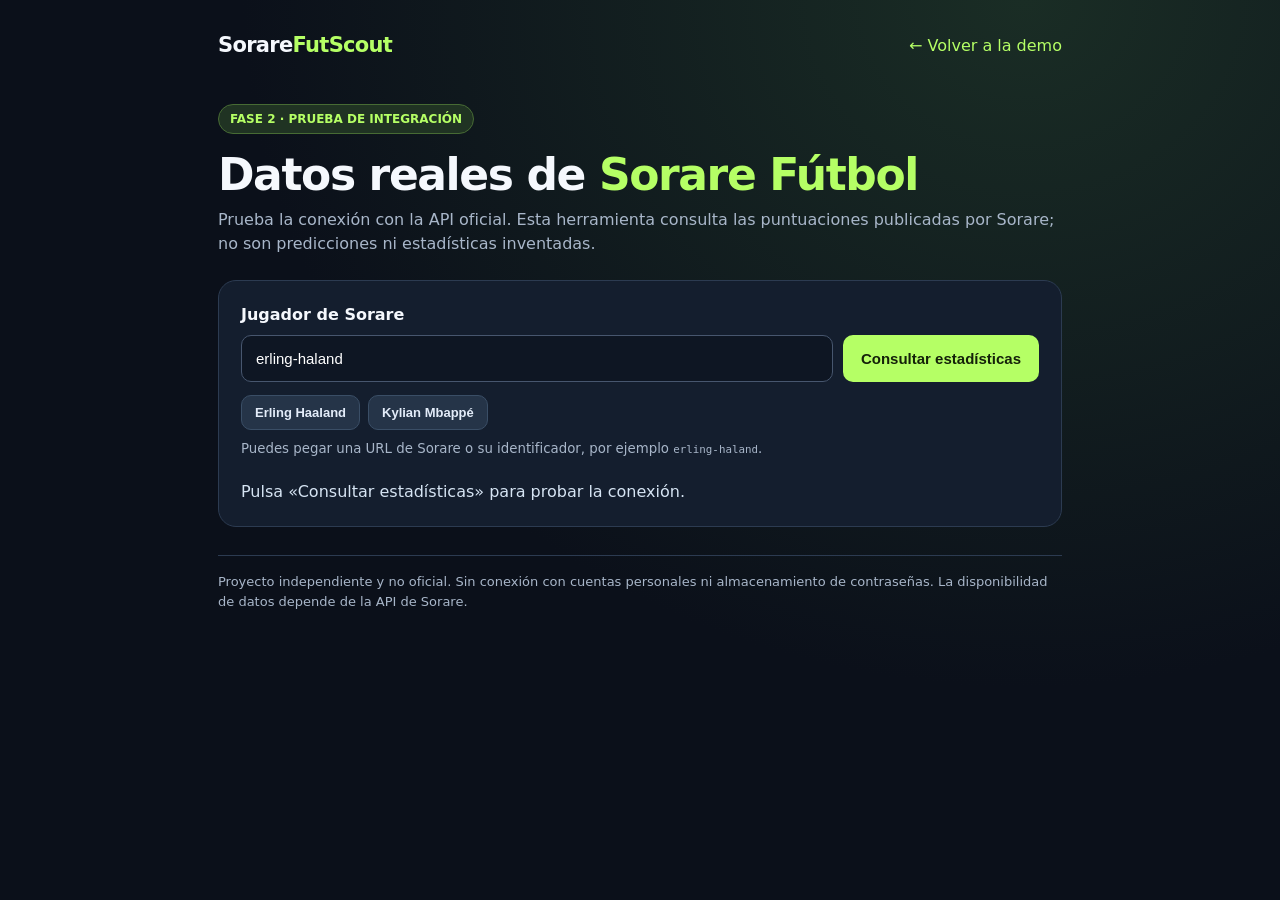
==== datos-reales.html @ 4ae27d55 "Fase 2: añadir vista beta de estadísticas auténticas de Sorare" ====
<!doctype html>
<html lang="es">
<head>
<meta charset="utf-8"><meta name="viewport" content="width=device-width,initial-scale=1">
<meta name="theme-color" content="#0b101a">
<title>SorareFutScout · Datos reales (beta)</title>
<style>
:root{color-scheme:dark;--bg:#0b101a;--card:#141e2e;--card2:#1a283b;--border:#2c3b51;--text:#f5f8fd;--muted:#a8b6c9;--accent:#b5ff65}
*{box-sizing:border-box}body{margin:0;background:radial-gradient(ellipse at 80% 0%,#1a2d25 0%,var(--bg) 54%);font-family:system-ui,-apple-system,Segoe UI,sans-serif;color:var(--text);min-height:100vh;line-height:1.5}
main{max-width:880px;margin:auto;padding:30px 18px 80px}
nav{display:flex;align-items:center;justify-content:space-between;gap:16px;margin-bottom:42px}
.logo{font-size:21px;font-weight:800;letter-spacing:-.7px}.logo span{color:var(--accent)}a{color:var(--accent);text-decoration:none}a:hover{text-decoration:underline}
.pill{color:var(--accent);border:1px solid #476b34;background:#203323;padding:5px 11px;border-radius:30px;display:inline-block;font-weight:700;font-size:12px}
h1{font-size:clamp(27px,5vw,44px);letter-spacing:-1.4px;margin:16px 0 8px;line-height:1.15}p{color:var(--muted);margin:6px 0 20px}
.panel{background:var(--card);border:1px solid var(--border);border-radius:18px;padding:22px;margin-top:24px}
label{display:block;font-weight:700;margin-bottom:8px}
.row{display:flex;gap:10px;flex-wrap:wrap}
input{width:100%;flex:1 1 240px;min-width:0;border:1px solid #47566e;background:#0e1623;color:white;padding:14px;border-radius:10px;font-size:15px}
button{background:var(--accent);color:#142109;border:0;border-radius:10px;font-weight:800;padding:13px 18px;cursor:pointer;font-size:15px}button:disabled{opacity:.55;cursor:wait}
.examples{display:flex;gap:8px;flex-wrap:wrap;margin-top:13px}
.examples button{background:#253448;color:#e3ecf9;border:1px solid #3a4e66;padding:9px 13px;font-weight:600;font-size:13px}
small{color:var(--muted)}
#result[hidden]{display:none}
#notice{margin-top:16px;min-height:20px;color:#d6e4f3}
h2{margin-top:0;font-size:23px;letter-spacing:-.4px}.sub{margin-top:-4px;color:var(--muted)}
.metrics{display:grid;grid-template-columns:repeat(3,1fr);gap:12px;margin:20px 0}
.metric{background:var(--card2);border:1px solid var(--border);padding:17px;border-radius:12px}
.metric span{display:block;color:var(--muted);font-size:13px}.metric strong{display:block;font-size:29px;margin-top:3px}
.scores{display:flex;gap:10px;flex-wrap:wrap;padding:0;margin:0;list-style:none}
.scores li{background:var(--card2);border:1px solid var(--border);border-radius:10px;min-width:66px;padding:11px;text-align:center;font-weight:700}
footer{border-top:1px solid var(--border);margin-top:28px;padding-top:16px;font-size:13px;color:var(--muted)}
@media(max-width:480px){nav{align-items:start;flex-direction:column}.panel{padding:16px}.metrics{gap:6px}.metric{padding:12px}.metric strong{font-size:25px}}
</style>
</head>
<body><main>
<nav><div class="logo">Sorare<span>FutScout</span></div><a href="/">← Volver a la demo</a></nav>
<div class="pill">FASE 2 · PRUEBA DE INTEGRACIÓN</div>
<h1>Datos reales de <span style="color:var(--accent)">Sorare Fútbol</span></h1>
<p>Prueba la conexión con la API oficial. Esta herramienta consulta las puntuaciones publicadas por Sorare; no son predicciones ni estadísticas inventadas.</p>
<section class="panel">
<form id="form">
<label for="slug">Jugador de Sorare</label>
<div class="row">
<input id="slug" required maxlength="200" value="erling-haland" placeholder="Slug o URL del jugador" aria-describedby="helper">
<button id="go" type="submit">Consultar estadísticas</button>
</div>
</form>
<div class="examples"><button type="button" data-slug="erling-haland">Erling Haaland</button><button type="button" data-slug="kylian-mbappe-lottin">Kylian Mbappé</button></div>
<p id="helper"><small>Puedes pegar una URL de Sorare o su identificador, por ejemplo <code>erling-haland</code>.</small></p>
<div id="notice" role="status" aria-live="polite">Pulsa «Consultar estadísticas» para probar la conexión.</div>
</section>
<section class="panel" id="result" hidden aria-live="polite">
<h2 id="name"></h2><p id="team" class="sub"></p>
<div class="metrics">
<div class="metric"><span>Media L5</span><strong id="l5">—</strong></div>
<div class="metric"><span>Media L10</span><strong id="l10">—</strong></div>
<div class="metric"><span>Media L15</span><strong id="l15">—</strong></div>
</div>
<h3>Últimas 5 puntuaciones disponibles</h3>
<ul id="scores" class="scores"></ul>
<p><small id="source"></small></p>
</section>
<footer>Proyecto independiente y no oficial. Sin conexión con cuentas personales ni almacenamiento de contraseñas. La disponibilidad de datos depende de la API de Sorare.</footer>
</main>
<script>
(function(){
  const form=document.getElementById('form'),field=document.getElementById('slug'),button=document.getElementById('go'),notice=document.getElementById('notice'),result=document.getElementById('result');
  const byId=id=>document.getElementById(id);
  const number=x=>typeof x==='number'&&Number.isFinite(x)?x.toLocaleString('es-ES',{maximumFractionDigits:1}):'—';
  const normalize=value=>{
    try{if(value.includes('sorare.com')){const u=new URL(value);if(!/(^|\.)sorare\.com$/.test(u.hostname))return '';const m=u.pathname.match(/\/football\/players\/([a-z0-9-]+)/i);return m?m[1].toLowerCase():'';}}
    catch(_){return ''}
    return value.trim().toLowerCase();
  };
  async function load(value){
    const slug=normalize(value);
    if(!/^[a-z0-9]+(?:-[a-z0-9]+)*$/.test(slug)){notice.textContent='Escribe un identificador de Sorare válido.';return;}
    button.disabled=true;notice.textContent='Consultando datos oficiales…';result.hidden=true;
    try{
      const response=await fetch('/api/player?slug='+encodeURIComponent(slug),{headers:{accept:'application/json'}});
      const data=await response.json();
      if(!response.ok||!data.ok)throw new Error((data.error||'No se pudo completar la consulta.')+(data.detail?' '+data.detail:''));
      const p=data.player;
      byId('name').textContent=p.name;
      byId('team').textContent=(p.club||'Club no disponible')+' · '+(p.position||'Posición no disponible');
      ['l5','l10','l15'].forEach(k=>byId(k).textContent=number(p[k]));
      const scores=byId('scores');scores.replaceChildren();
      (p.lastScores||[]).forEach(score=>{const li=document.createElement('li');li.textContent=number(score);scores.appendChild(li)});
      if(!scores.childElementCount){const li=document.createElement('li');li.textContent='Sin resultados';scores.appendChild(li);}
      byId('source').textContent='Fuente: '+data.source+' · Consulta: '+new Date(data.fetchedAt).toLocaleString('es-ES');
      result.hidden=false;notice.textContent='Datos recibidos correctamente de Sorare.';
    }catch(error){notice.textContent='No se pudieron mostrar las estadísticas: '+error.message;}
    finally{button.disabled=false;}
  }
  form.addEventListener('submit',e=>{e.preventDefault();load(field.value);});
  document.querySelectorAll('[data-slug]').forEach(el=>el.addEventListener('click',()=>{field.value=el.dataset.slug;load(field.value)}));
})();
</script>
</body></html>
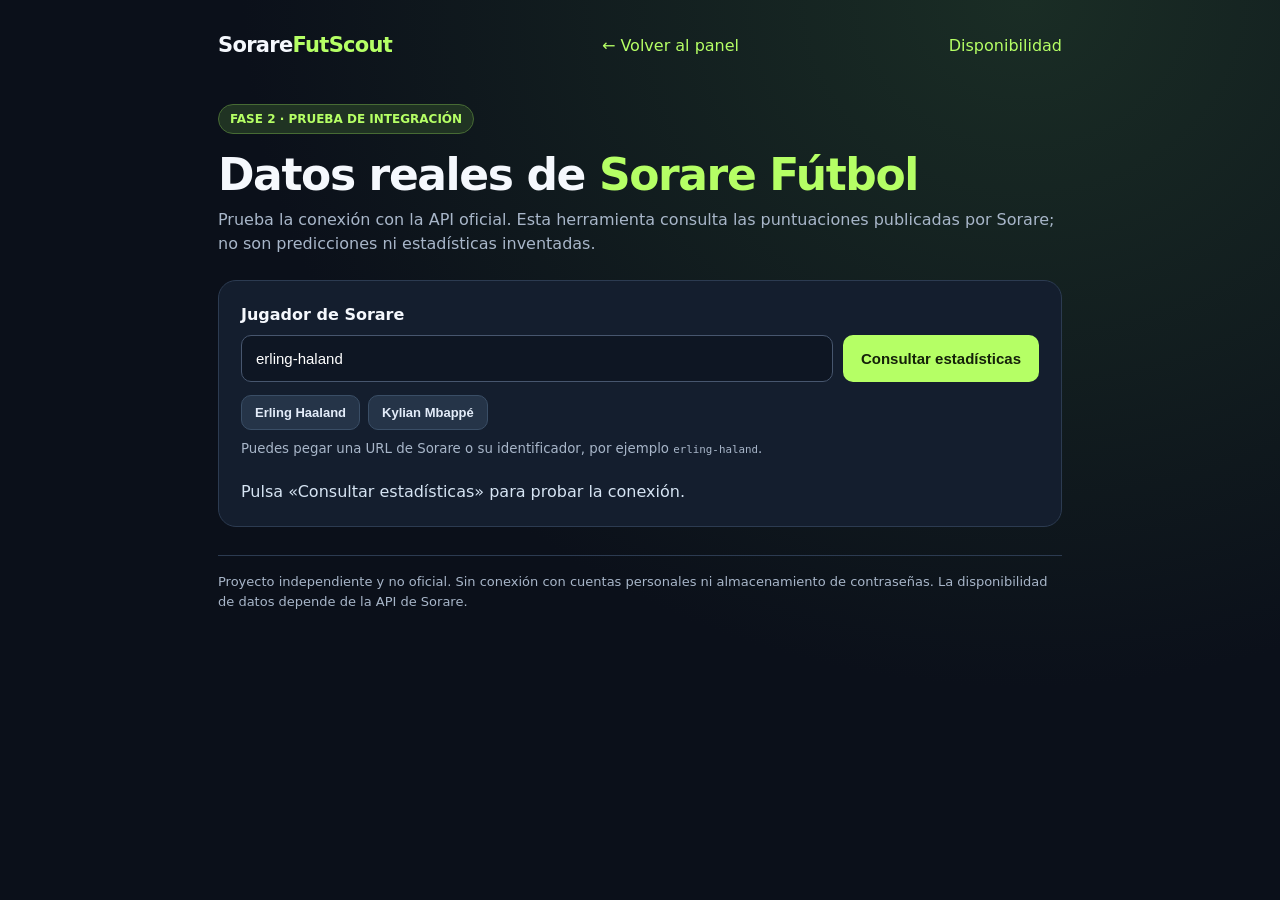
==== commit 948c45a5: "Unificar la navegación entre las páginas reales y la demo" ====
--- a/datos-reales.html
+++ b/datos-reales.html
@@ -33,7 +33,7 @@
 </style>
 </head>
 <body><main>
-<nav><div class="logo">Sorare<span>FutScout</span></div><a href="/">← Volver a la demo</a></nav>
+<nav><div class="logo">Sorare<span>FutScout</span></div><a href="/">← Volver al panel</a> <a href="/disponibilidad.html">Disponibilidad</a></nav>
 <div class="pill">FASE 2 · PRUEBA DE INTEGRACIÓN</div>
 <h1>Datos reales de <span style="color:var(--accent)">Sorare Fútbol</span></h1>
 <p>Prueba la conexión con la API oficial. Esta herramienta consulta las puntuaciones publicadas por Sorare; no son predicciones ni estadísticas inventadas.</p>
